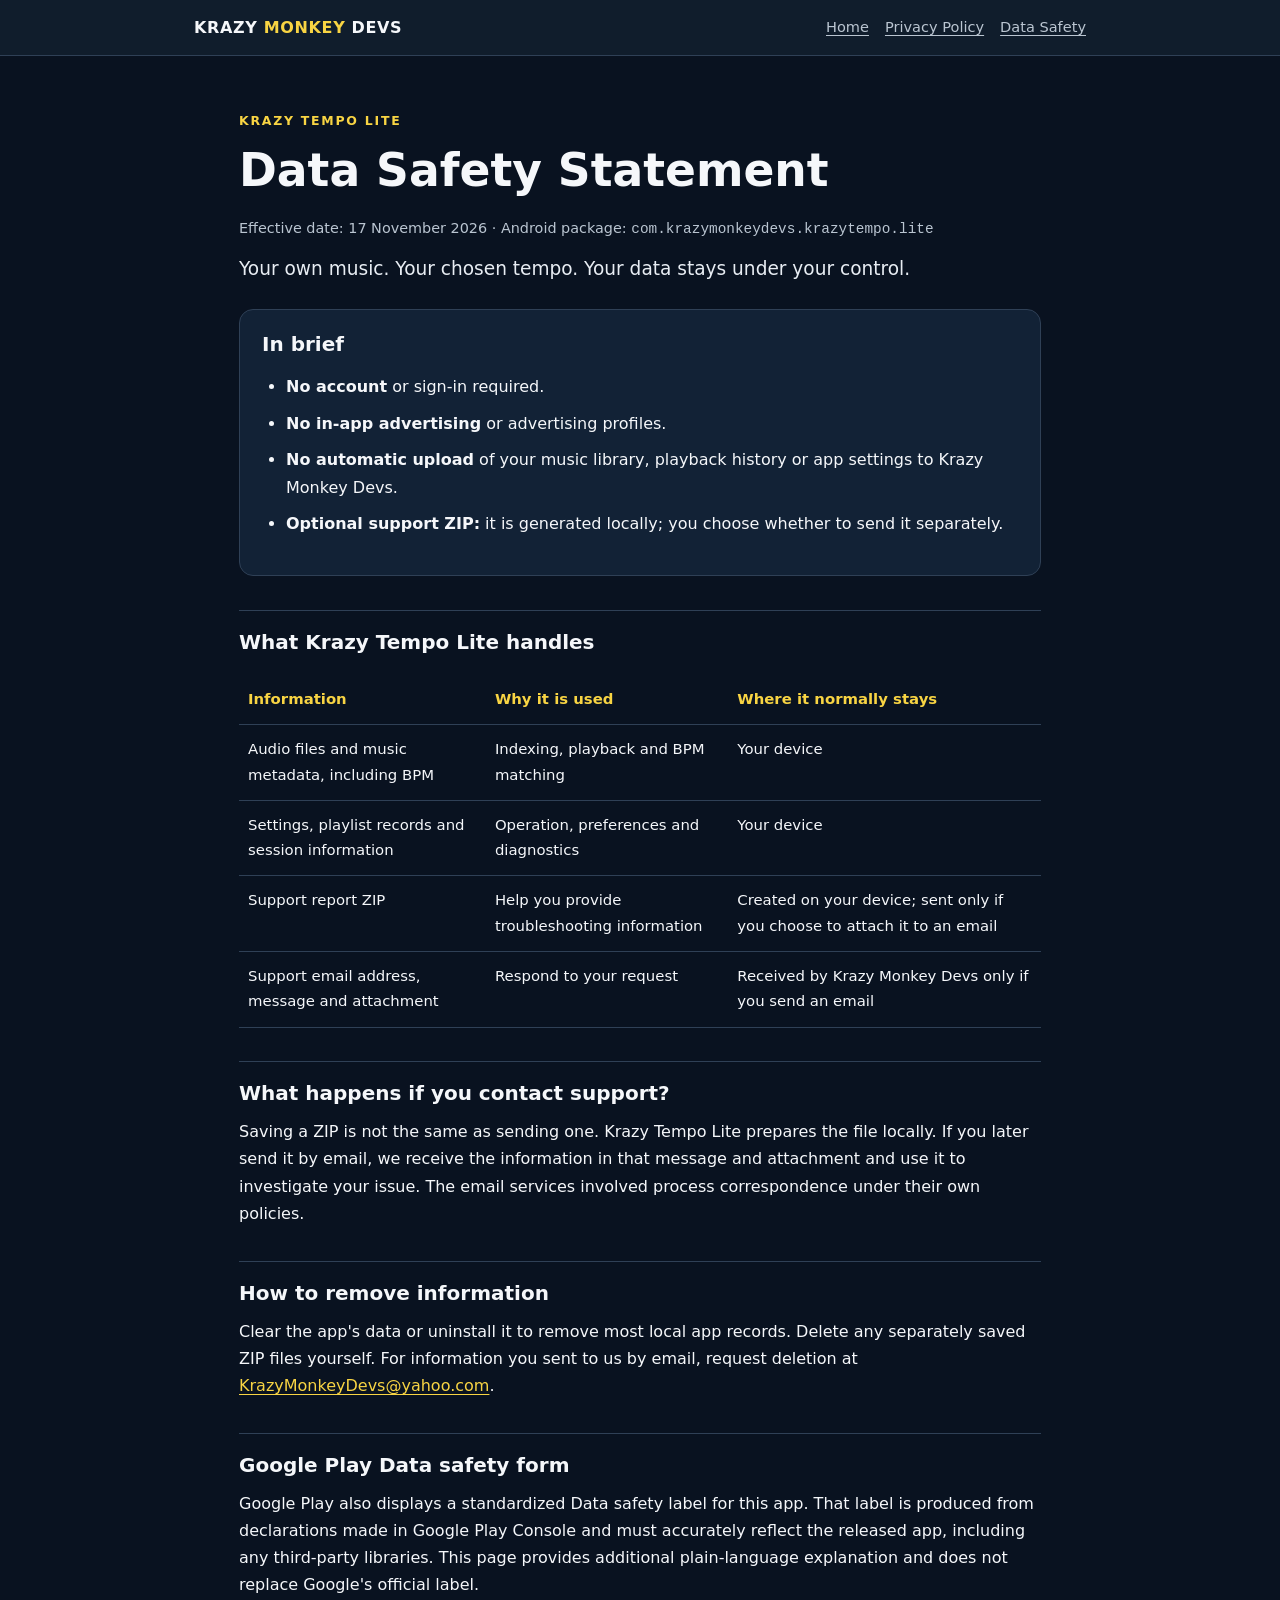
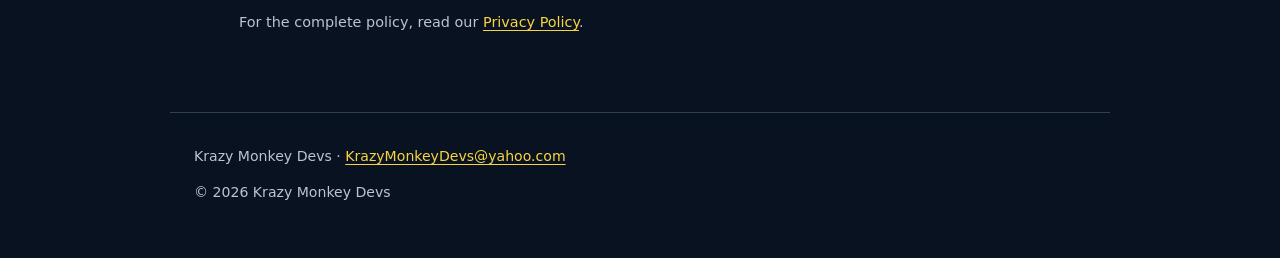
==== data-safety/index.html @ 7c58c2fc "Add files via upload" ====
<!DOCTYPE html>
<html lang="en">
<head>
<meta charset="utf-8">
<meta name="viewport" content="width=device-width, initial-scale=1">
<meta name="description" content="Data handling statement for the Android app Krazy Tempo Lite.">
<meta name="color-scheme" content="dark">
<title>Data Safety Statement — Krazy Monkey Devs</title>
<link rel="stylesheet" href="../assets/style.css">
</head>
<body>
<header><div><a class="brand" href="../">KRAZY <b>MONKEY</b> DEVS</a><nav aria-label="Main navigation"><a href="../">Home</a><a href="../privacy/">Privacy Policy</a><a href="../data-safety/">Data Safety</a></nav></div></header>
<main>
<p class="kicker">Krazy Tempo Lite</p><h1>Data Safety Statement</h1>
<p class="meta">Effective date: 17 November 2026 · Android package: <code>com.krazymonkeydevs.krazytempo.lite</code></p>
<p class="lede">Your own music. Your chosen tempo. Your data stays under your control.</p>
<div class="panel"><h2>In brief</h2>
<ul><li><strong>No account</strong> or sign-in required.</li><li><strong>No in-app advertising</strong> or advertising profiles.</li><li><strong>No automatic upload</strong> of your music library, playback history or app settings to Krazy Monkey Devs.</li><li><strong>Optional support ZIP:</strong> it is generated locally; you choose whether to send it separately.</li></ul></div>
<h2>What Krazy Tempo Lite handles</h2>
<table><thead><tr><th>Information</th><th>Why it is used</th><th>Where it normally stays</th></tr></thead><tbody>
<tr><td>Audio files and music metadata, including BPM</td><td>Indexing, playback and BPM matching</td><td>Your device</td></tr>
<tr><td>Settings, playlist records and session information</td><td>Operation, preferences and diagnostics</td><td>Your device</td></tr>
<tr><td>Support report ZIP</td><td>Help you provide troubleshooting information</td><td>Created on your device; sent only if you choose to attach it to an email</td></tr>
<tr><td>Support email address, message and attachment</td><td>Respond to your request</td><td>Received by Krazy Monkey Devs only if you send an email</td></tr>
</tbody></table>
<h2>What happens if you contact support?</h2>
<p>Saving a ZIP is not the same as sending one. Krazy Tempo Lite prepares the file locally. If you later send it by email, we receive the information in that message and attachment and use it to investigate your issue. The email services involved process correspondence under their own policies.</p>
<h2>How to remove information</h2>
<p>Clear the app's data or uninstall it to remove most local app records. Delete any separately saved ZIP files yourself. For information you sent to us by email, request deletion at <a href="mailto:KrazyMonkeyDevs@yahoo.com">KrazyMonkeyDevs@yahoo.com</a>.</p>
<h2>Google Play Data safety form</h2>
<p>Google Play also displays a standardized Data safety label for this app. That label is produced from declarations made in Google Play Console and must accurately reflect the released app, including any third-party libraries. This page provides additional plain-language explanation and does not replace Google's official label.</p>
<p class="minor">For the complete policy, read our <a href="../privacy/">Privacy Policy</a>.</p>
</main>
<footer><p>Krazy Monkey Devs · <a href="mailto:KrazyMonkeyDevs@yahoo.com">KrazyMonkeyDevs@yahoo.com</a></p><p>© 2026 Krazy Monkey Devs</p></footer>
</body>
</html>
---- assets/style.css ----
:root{color-scheme:dark;--bg:#091220;--panel:#122236;--text:#f5f7fa;--muted:#bac5d1;--yellow:#f8d443;--border:#2f4056}
*{box-sizing:border-box}html{scroll-behavior:smooth}body{margin:0;background:var(--bg);color:var(--text);font:16px/1.7 system-ui,-apple-system,Segoe UI,Roboto,Arial,sans-serif}
a{color:var(--yellow);text-underline-offset:3px}nav a{color:var(--muted)}a:hover{color:#ffe999}
header{border-bottom:1px solid var(--border);background:#101d2c}header>div{max-width:940px;margin:auto;padding:14px 24px;display:flex;justify-content:space-between;gap:20px;align-items:center;flex-wrap:wrap}
.brand{color:var(--text);text-decoration:none;font-weight:850;letter-spacing:.04em}.brand b{color:var(--yellow)}nav{display:flex;gap:16px;flex-wrap:wrap;font-size:.91rem}
main{max-width:850px;margin:auto;padding:42px 24px 65px}h1,h2{line-height:1.24}h1{font-size:clamp(2rem,5vw,2.85rem);margin:.2rem 0 1rem}h2{font-size:1.25rem;margin:2.1rem 0 .55rem;padding-top:1.2rem;border-top:1px solid var(--border)}
p{margin:.75rem 0}li{margin:.6rem 0}ul{padding-left:1.5rem}.lede{color:#e8edf3;font-size:1.16rem}.meta,.minor{color:var(--muted);font-size:.9rem}
.kicker{color:var(--yellow);font-size:.78rem;letter-spacing:.14em;text-transform:uppercase;font-weight:800}
.panel,.tile{border:1px solid var(--border);background:var(--panel);border-radius:14px;padding:22px}.panel{margin:24px 0}.panel h2,.tile h2{border:0;padding:0;margin:0 0 .5rem}
.tiles{display:grid;grid-template-columns:repeat(auto-fit,minmax(240px,1fr));gap:18px;margin:26px 0}.tile{display:block;text-decoration:none;color:var(--text)}.tile:hover{border-color:var(--yellow)}.tile h2{font-size:1.15rem}.tile p{color:var(--muted)}
table{border-collapse:collapse;width:100%;font-size:.93rem;margin:20px 0}th,td{text-align:left;vertical-align:top;border-bottom:1px solid var(--border);padding:12px 9px}th{color:var(--yellow)}
footer{max-width:940px;margin:auto;border-top:1px solid var(--border);padding:20px 24px 42px;color:var(--muted);font-size:.88rem}
@media(max-width:550px){main{padding:32px 18px 50px}header>div{padding:14px 18px}table{font-size:.86rem}}
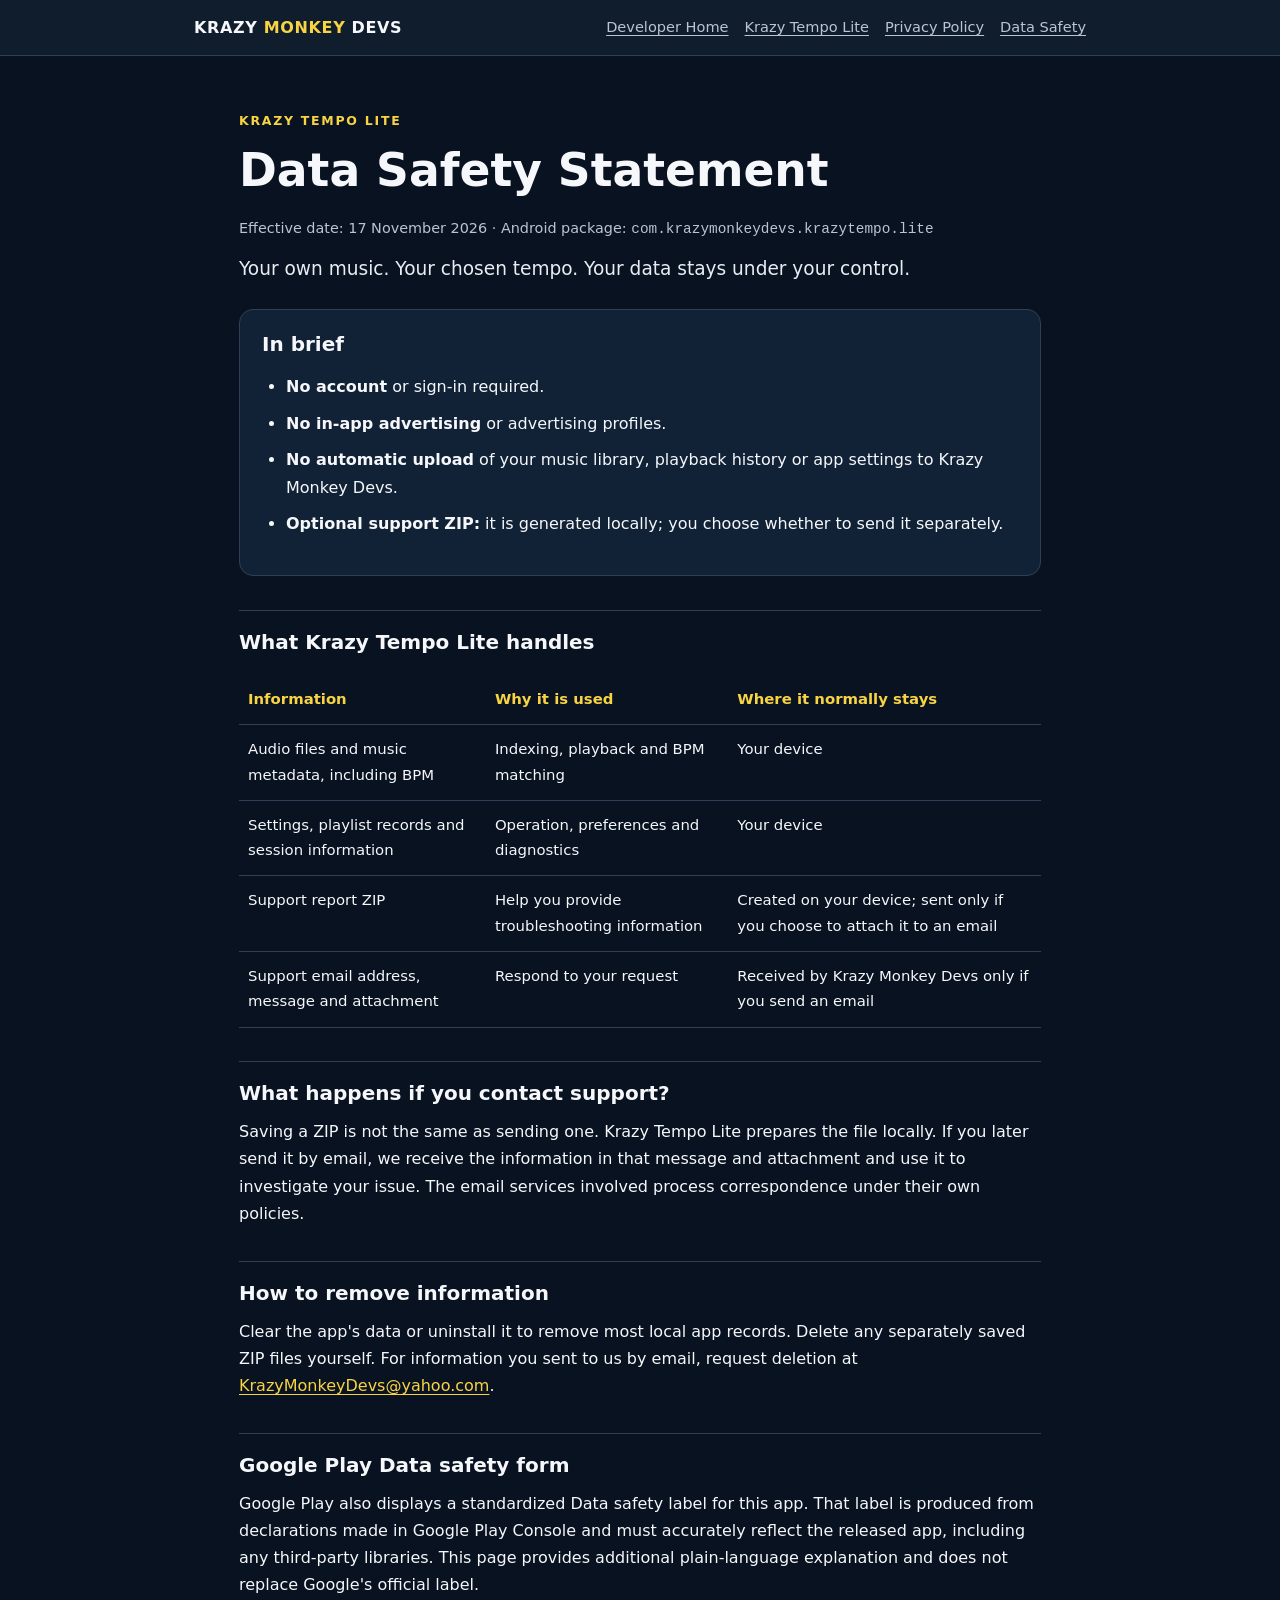
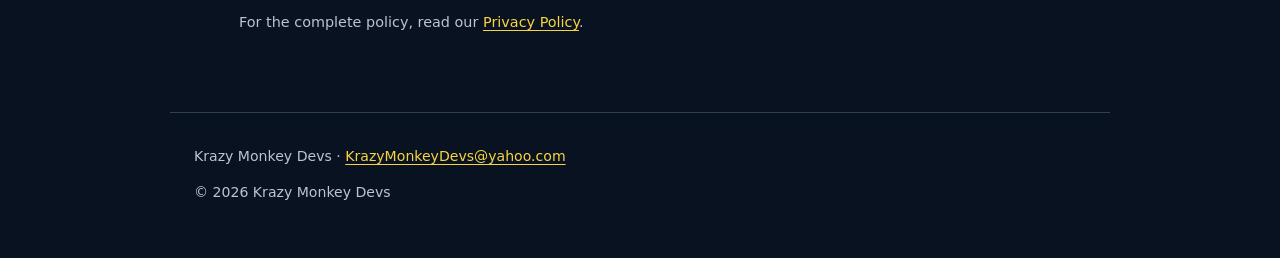
==== commit c7310b24: "Update for Krazy Monkey Devs" ====
--- a/data-safety/index.html
+++ b/data-safety/index.html
@@ -1,36 +1,16 @@
 <!DOCTYPE html>
 <html lang="en">
 <head>
-<meta charset="utf-8">
-<meta name="viewport" content="width=device-width, initial-scale=1">
-<meta name="description" content="Data handling statement for the Android app Krazy Tempo Lite.">
-<meta name="color-scheme" content="dark">
-<title>Data Safety Statement — Krazy Monkey Devs</title>
+<meta charset="utf-8"><meta name="viewport" content="width=device-width, initial-scale=1">
+<title>Data Safety Statement — Krazy Tempo Lite</title>
+<meta http-equiv="refresh" content="0; url=../krazy-tempo-lite/data-safety/">
+<link rel="canonical" href="https://krazymonkeydevs.github.io/krazy-tempo-lite/data-safety/">
 <link rel="stylesheet" href="../assets/style.css">
 </head>
 <body>
-<header><div><a class="brand" href="../">KRAZY <b>MONKEY</b> DEVS</a><nav aria-label="Main navigation"><a href="../">Home</a><a href="../privacy/">Privacy Policy</a><a href="../data-safety/">Data Safety</a></nav></div></header>
-<main>
-<p class="kicker">Krazy Tempo Lite</p><h1>Data Safety Statement</h1>
-<p class="meta">Effective date: 17 November 2026 · Android package: <code>com.krazymonkeydevs.krazytempo.lite</code></p>
-<p class="lede">Your own music. Your chosen tempo. Your data stays under your control.</p>
-<div class="panel"><h2>In brief</h2>
-<ul><li><strong>No account</strong> or sign-in required.</li><li><strong>No in-app advertising</strong> or advertising profiles.</li><li><strong>No automatic upload</strong> of your music library, playback history or app settings to Krazy Monkey Devs.</li><li><strong>Optional support ZIP:</strong> it is generated locally; you choose whether to send it separately.</li></ul></div>
-<h2>What Krazy Tempo Lite handles</h2>
-<table><thead><tr><th>Information</th><th>Why it is used</th><th>Where it normally stays</th></tr></thead><tbody>
-<tr><td>Audio files and music metadata, including BPM</td><td>Indexing, playback and BPM matching</td><td>Your device</td></tr>
-<tr><td>Settings, playlist records and session information</td><td>Operation, preferences and diagnostics</td><td>Your device</td></tr>
-<tr><td>Support report ZIP</td><td>Help you provide troubleshooting information</td><td>Created on your device; sent only if you choose to attach it to an email</td></tr>
-<tr><td>Support email address, message and attachment</td><td>Respond to your request</td><td>Received by Krazy Monkey Devs only if you send an email</td></tr>
-</tbody></table>
-<h2>What happens if you contact support?</h2>
-<p>Saving a ZIP is not the same as sending one. Krazy Tempo Lite prepares the file locally. If you later send it by email, we receive the information in that message and attachment and use it to investigate your issue. The email services involved process correspondence under their own policies.</p>
-<h2>How to remove information</h2>
-<p>Clear the app's data or uninstall it to remove most local app records. Delete any separately saved ZIP files yourself. For information you sent to us by email, request deletion at <a href="mailto:KrazyMonkeyDevs@yahoo.com">KrazyMonkeyDevs@yahoo.com</a>.</p>
-<h2>Google Play Data safety form</h2>
-<p>Google Play also displays a standardized Data safety label for this app. That label is produced from declarations made in Google Play Console and must accurately reflect the released app, including any third-party libraries. This page provides additional plain-language explanation and does not replace Google's official label.</p>
-<p class="minor">For the complete policy, read our <a href="../privacy/">Privacy Policy</a>.</p>
-</main>
-<footer><p>Krazy Monkey Devs · <a href="mailto:KrazyMonkeyDevs@yahoo.com">KrazyMonkeyDevs@yahoo.com</a></p><p>© 2026 Krazy Monkey Devs</p></footer>
+<main><p class="kicker">Krazy Tempo Lite</p><h1>Data Safety Statement moved</h1>
+<p>The Data Safety Statement now has a dedicated address under Krazy Tempo Lite.</p>
+<p><a href="../krazy-tempo-lite/data-safety/">Open Krazy Tempo Lite — Data Safety Statement</a></p>
+<p><a href="../">Return to Krazy Monkey Devs</a></p></main>
 </body>
 </html>
